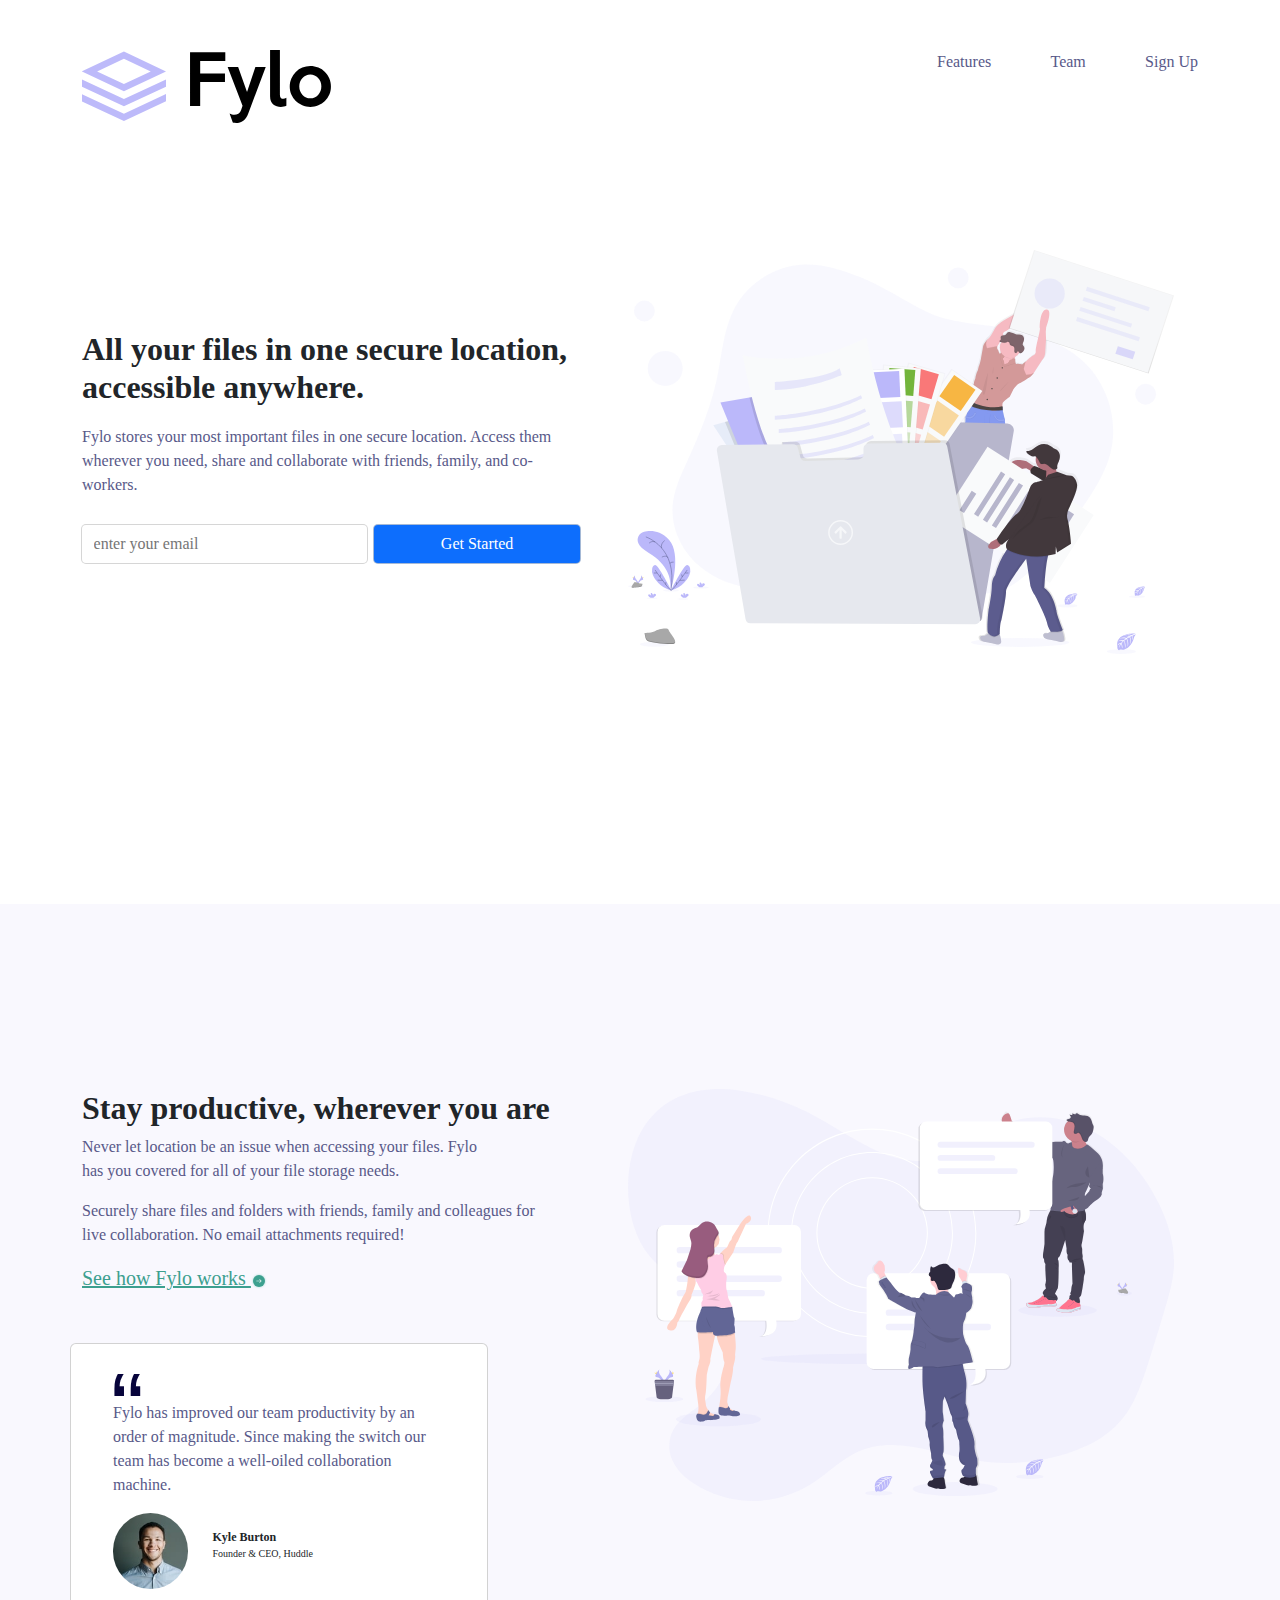
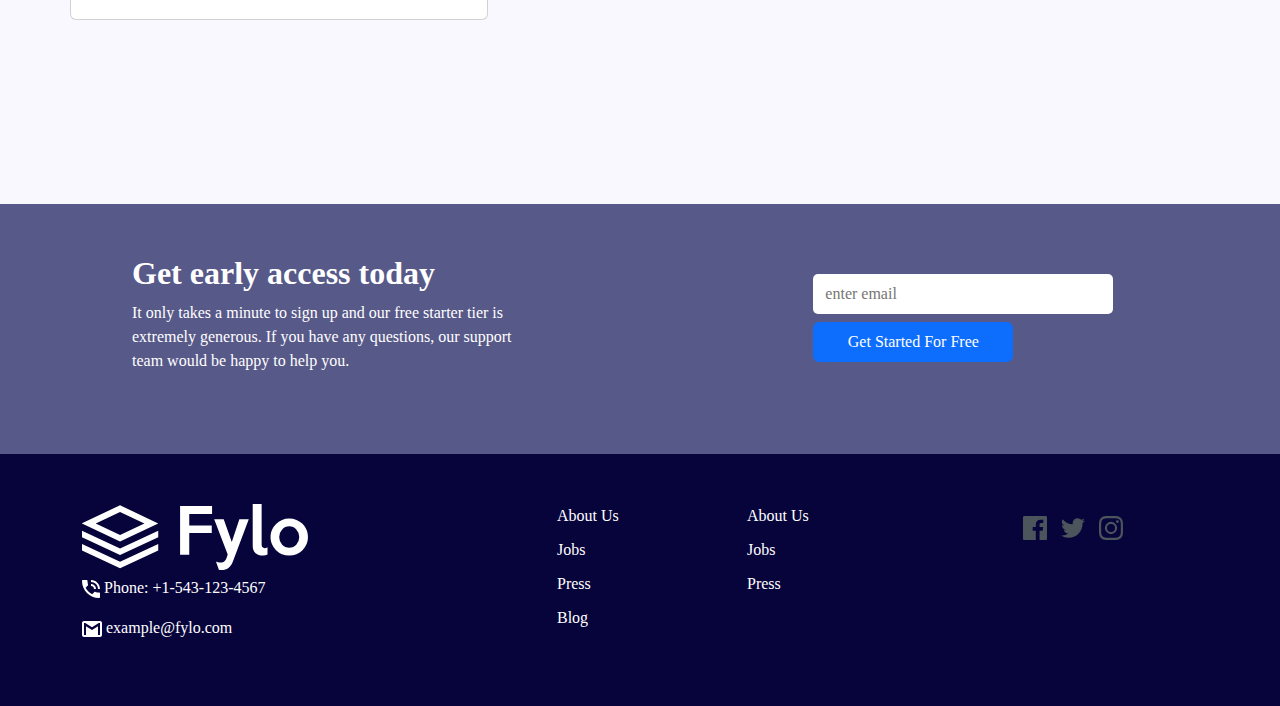
==== index.html @ 9333270f "Add files via upload" ====
<!DOCTYPE html>
<html lang="en">
  <head>
    <meta charset="UTF-8">
    <meta name="viewport" content="width=device-width, initial-scale=1.0"> <!-- displays site properly based on user's device -->

    <link href="https://cdn.jsdelivr.net/npm/bootstrap@5.3.3/dist/css/bootstrap.min.css" rel="stylesheet" integrity="sha384-QWTKZyjpPEjISv5WaRU9OFeRpok6YctnYmDr5pNlyT2bRjXh0JMhjY6hW+ALEwIH" crossorigin="anonymous">

    <link rel="stylesheet" href="https://fonts.google.com/specimen/Raleway">
    <link rel="stylesheet"  href="https://fonts.google.com/specimen/Open+Sans">



    <link rel="icon" type="image/png" sizes="32x32" href="./images/favicon-32x32.png">
    
    <title>Frontend Mentor | Fylo landing page with two column layout</title>


    <link rel="stylesheet" type="text/css" href="style.css">
    <!-- Feel free to remove these styles or customise in your own stylesheet 👍 
    <style>
      .attribution { font-size: 11px; text-align: center; }
      .attribution a { color: hsl(228, 45%, 44%); }
    </style>-->
  </head>
  <body>
    <header class="heading">
      
      <div class="container heading-body">
        <div class="row ">
          <div class="heading-logo col-sm-3 col-lg-9">
            <img src="images/logo.svg" style="width: 30%;">
          </div>
          <div class="heading-link col-sm-9 col-lg-3">
            <a href="">Features</a>
            <a href="">Team</a>
            <a href="">Sign Up</a>
          </div>
        </div>
      </div>
    </header>

    <main>
      
      <div class="container main-body">
        <div class="row main-body-content">
          <div class="main-body-txt col-sm-12 col-lg-6 row">
            <h2 class=" col-sm-12 col-lg-12">All your files in one secure location, accessible anywhere.</h2>
            <p class=" col-sm-12 col-lg-11">
              Fylo stores your most important files in one secure location. 
              Access them wherever you need, share and collaborate with friends, 
              family, and co-workers.
            </p>

            <form class="col-sm-12 col-lg-12 row" style="display: flex; justify-content: center;">
              
            
              <input type="email" name="email" placeholder="enter your email" required class=" col-sm-12 col-lg-7">
              <button type="submit" class="btn btn-primary col-sm-12 col-lg-5">Get Started</button>
            </form>
          </div>
          <div class=" main-body-img col-sm-12 col-lg-6">
            <img src="images/illustration-1.svg" style="width: 100%;">
          </div>
        </div>
      </div>

      <div class="container-fluid body-productive">
        <div class="container">
          <div class="row  body-productive-body">
            <div class="col-sm-12 col-lg-6 row body-productive-h2">
              <h2 class="col-sm-12 col-lg-12"> Stay productive, wherever you are</h2>
              <p class="col-sm-12 col-lg-12"> 
                Never let location be an issue when accessing your files. Fylo <br> has you 
                covered for all of your file storage needs.
              </p>
              <p class="col-sm-12 col-lg-12">
                Securely share files and folders with friends, family and colleagues for <br> 
                live collaboration. No email attachments required!
              </p>
              <a href="" class="col-sm-12 col-lg-12" style="color: hsl(170, 45%, 43%); font-size: 20px;">See how Fylo works <img src="images/icon-arrow.svg"> </a>
              <div class="col-sm-12 col-lg-12 ">
                <div class="row card body-card">
                  <img src="images/icon-quotes.svg" style="width:15%;" >
                  <p class="col-sm-12 col-lg-12">
                    Fylo has improved our team productivity by an order of magnitude. Since 
                    making the switch our team has become a well-oiled collaboration machine.
                  </p>
                  <div class="row">
                    <img src="images/avatar-testimonial.jpg" class="col-sm-6 col-lg-8" style="width:30%; height: 100%; border-radius: 100%;">
                    <span class="col-sm-6 col-lg-4 testimonial">
                      <big style="font-weight: bold;">Kyle Burton</big><br>
                      Founder & CEO, Huddle
                    </span>
                  </div>
                </div>
                
              </div>
            </div>
            <div class="col-sm-12 col-lg-6">
              <img src="  images/illustration-2.svg" style="width:100%">
            </div>
          </div>
        </div>
      </div>

      <div class="access-body">
        <div class="container ">
          <div class="row access-body-txt">
            <div class="col-sm-12 col-lg-5">
              <h2 style="font-weight:bold;">Get early access today</h2>
              <p style="color:#fff;">
                It only takes a minute to sign up and our free starter tier is extremely generous. 
                If you have any questions, our support team would be happy to help you.
              </p>
            </div>
            <div class="col-sm-12 col-lg-4">
              <form class="row footer-form">
                <input type="text" name="" placeholder="enter email" required class="col-sm-12 col-lg-12">
                <button type="submit" class="btn btn-primary my-2 col-sm-12 col-lg-6" >Get Started For Free</button>
              </form>
            </div>
          </div>
        </div>
      </div>

    </main>

    <footer>
      <div class="container">
        <div class="row">
          <div class="col-sm-12 col-lg-5 ">
            <img src="images/logo-2.svg" style="width: 50%;" class="col-sm-12 col-lg-12">
            <p class="col-sm-12 col-lg-12" style="color:#fff; margin-top: 5px;"> <img src="images/icon-phone.svg"> Phone: +1-543-123-4567</p>
            <p class="col-sm-12 col-lg-12" style="color:#fff;"> <img src="images/icon-email.svg"> example@fylo.com</p>
          </div>
          <div class="col-sm-12 col-lg-2 footer-link" >
            <a href="" class="col-sm-12 col-lg-12">About Us</a>
            <a href="" class="col-sm-12 col-lg-12">Jobs</a>
            <a href="" class="col-sm-12 col-lg-12">Press</a>
            <a href="" class="col-sm-12 col-lg-12">Blog</a>
          </div>
          <div class="col-sm-12 col-lg-2 footer-link">
            <a href="" class="col-sm-12 col-lg-12">About Us</a>
            <a href="" class="col-sm-12 col-lg-12">Jobs</a>
            <a href="" class="col-sm-12 col-lg-12">Press</a>
            
          </div>
          <div class="col-sm-12 col-lg-3 footer-link-img">
            <a href="" class="col-sm-12 col-lg-12 "><img src="images/icon-facebook.svg"> </a>
            <a href="" class="col-sm-12 col-lg-12 "><img src="images/icon-twitter.svg"> </a>
            <a href="" class="col-sm-12 col-lg-12 "><img src="images/icon-instagram.svg"> </a>
                      
          </div>
        </div>
      </div>
    </footer>
  </body>
</html>
---- style.css ----
p{
	font-size: 16px;
	color: hsl(238, 22%, 44%);
}

@media (min-width:375px) and (max-width:950px){
	body{
		width: 100%;
		font-family: Open Sans;
	}

	.heading{
		height: 200px;
		font-family: Raleway;
	}

	.heading-logo{
		width: 30%;
	}

	.heading-body{
		margin-top: 50px;
		margin-bottom: 50px;

	}

	.heading-link{
		display: flex;
		justify-content: space-between;
		font-size: 16px;
		width: 60%;	
	}



	.heading-link a{
		text-decoration: none;	
		color: hsl(238, 22%, 44%);
	}

	.main-body-content{
		display: flex;
		flex-direction: column-reverse;
	}


	.main-body-txt{
		display: flex;
		justify-content: center;
		text-align: center;
	}

	.main-body-txt h2{
		margin-top: 50px;
	}

	.main-body-txt p{
	}

	.main-body-txt input{
		width: 90%;
		height: 40px;
		border: #cccc 1px solid;
		border-radius: 5px;
	}

	.main-body-txt button{
		width: 90%;
		height: 40px;
		margin-top: 10px;
		border: #cccc 1px solid;
		border-radius: 5px;
	}


	.body-card{
		width: 80%;
		padding: 30px;
		text-align: left;
		margin-top: 10%;
		margin-left: 10%;
		margin-right: 10%;
		height: 100%;
	}
	



	.testimonial{
		margin-top: 15px; 
		width: 65%; 
		font-size: 10px;
	}


	.body-productive{
		display: flex;
		justify-content: ;
		align-items: center;
		text-align: center;
		background-color: rgba(249, 248, 254, 1);
		height: 200vh;
		margin-top: 250px;
	}


	.body-productive-body{
		display: flex;
		flex-direction: column-reverse;
		justify-content: center;
		align-items: center;
	}

	.body-productive-h2 h2{
		font-weight: bold;
	}

	.access-body{
		height: 350px;
		width: 100%;
		background-color: rgba(87, 89, 137, 1);
		color: #fff;
	}

	.access-body-txt{
		display: flex;
		justify-content: space-between;
		align-items: center;
		text-align: center;
		padding: 50px;
	}

	.footer-form{
		margin-left: 10%;
		margin-right: 10%;
	}

	.footer-form input{
		width: 300px; 
		height: 40px; 
		border-radius: 5px; 
		border: none; 
	}

	.footer-form button{
		width: 300px; 
		height: 40px; 
	}


	footer{
		background-color: rgba(7, 4, 59, 1);
			height: 100%;
			padding: 50px;
			font-size: 20px;
			color: #fff;
		}


		.footer-link{
			display: flex;
			flex-direction: column;
			gap: 10px;
			margin-top: 30px;
		}

		.footer-link a{
			text-decoration: none;
			color: #fff;
		}

		.footer-link-img { 
			margin-top: 10px;
			text-align: center;
		}

		.footer-link-img a{
			margin-left:10px; 
			text-decoration: none;
		}


}




@media (min-width:951px) and (max-width:1600px){

	body{
		width: 100%;
		font-family: Open Sans;
	}

	.heading{
		height: 200px;
		font-family: Raleway;
	}

	.heading-body{
		margin-top: 50px;
		margin-bottom: 50px;

	}

	.heading-link{
		display: flex;
		justify-content: space-between;
		font-size: 16px;	
	}



	.heading-link a{
		text-decoration: none;	
		color: hsl(238, 22%, 44%)
	}



	.main-body-txt h2{
		margin-top: 80px;
		font-weight: bold;
	}

	.main-body-txt p{
		margin-top: -60px;

	}

	.main-body-txt input{
		width: 55%;
		height: 40px;
		margin-top: -60px;
		border: #cccc 1px solid;
		border-radius: 5px;
	}

	.main-body-txt button{
		width: 40%;
		height: 40px;
		margin-top: -60px;
		margin-left: 5px;
		border: #cccc 1px solid;
		border-radius: 5px;
	}

	.body-card{
		width: 70%;
		padding: 30px;
	}

	.testimonial{
		margin-top: 15px; 
		width: 65%; 
		font-size: 10px;
	}

	.body-card{
		width: 80%;
		padding: 30px;
		margin-top: 50px;
	}

	.body-productive{
		display: flex;
		justify-content: space-around;
		align-items: center;
		background-color: rgba(249, 248, 254, 1);
		height: 100vh;
		margin-top: 250px;
	}

	.body-productive-h2 h2{
		font-weight: bold;
	}

	.access-body{
		height: 250px;
		width: 100%;
		background-color: rgba(87, 89, 137, 1);
		color: #fff;
	}

	.access-body-txt{
		display: flex;
		justify-content: space-between;
		align-items: center;
		padding: 50px;
	}

	.footer-form input{
		width: 300px; 
		height: 40px; 
		border-radius: 5px; 
		border: none; 
	}

	.footer-form button{
		width: 200px; 
		height: 40px; 
	}

	footer{
		background-color: rgba(7, 4, 59, 1);
		height: 100%;
		padding: 50px;
		color: #fff;
	}

	.footer-logo path{
		fill: #fff;
	}

	.footer-link{
		display: flex;
		flex-direction: column;
		gap: 10px;
	}

	.footer-link a{
		text-decoration: none;
		color: #fff;
	}

	.footer-link-img { 
		margin-top: 10px;
		text-align: center;
	}

	.footer-link-img a{
		margin-left:10px; 
		text-decoration: none;
	}


}
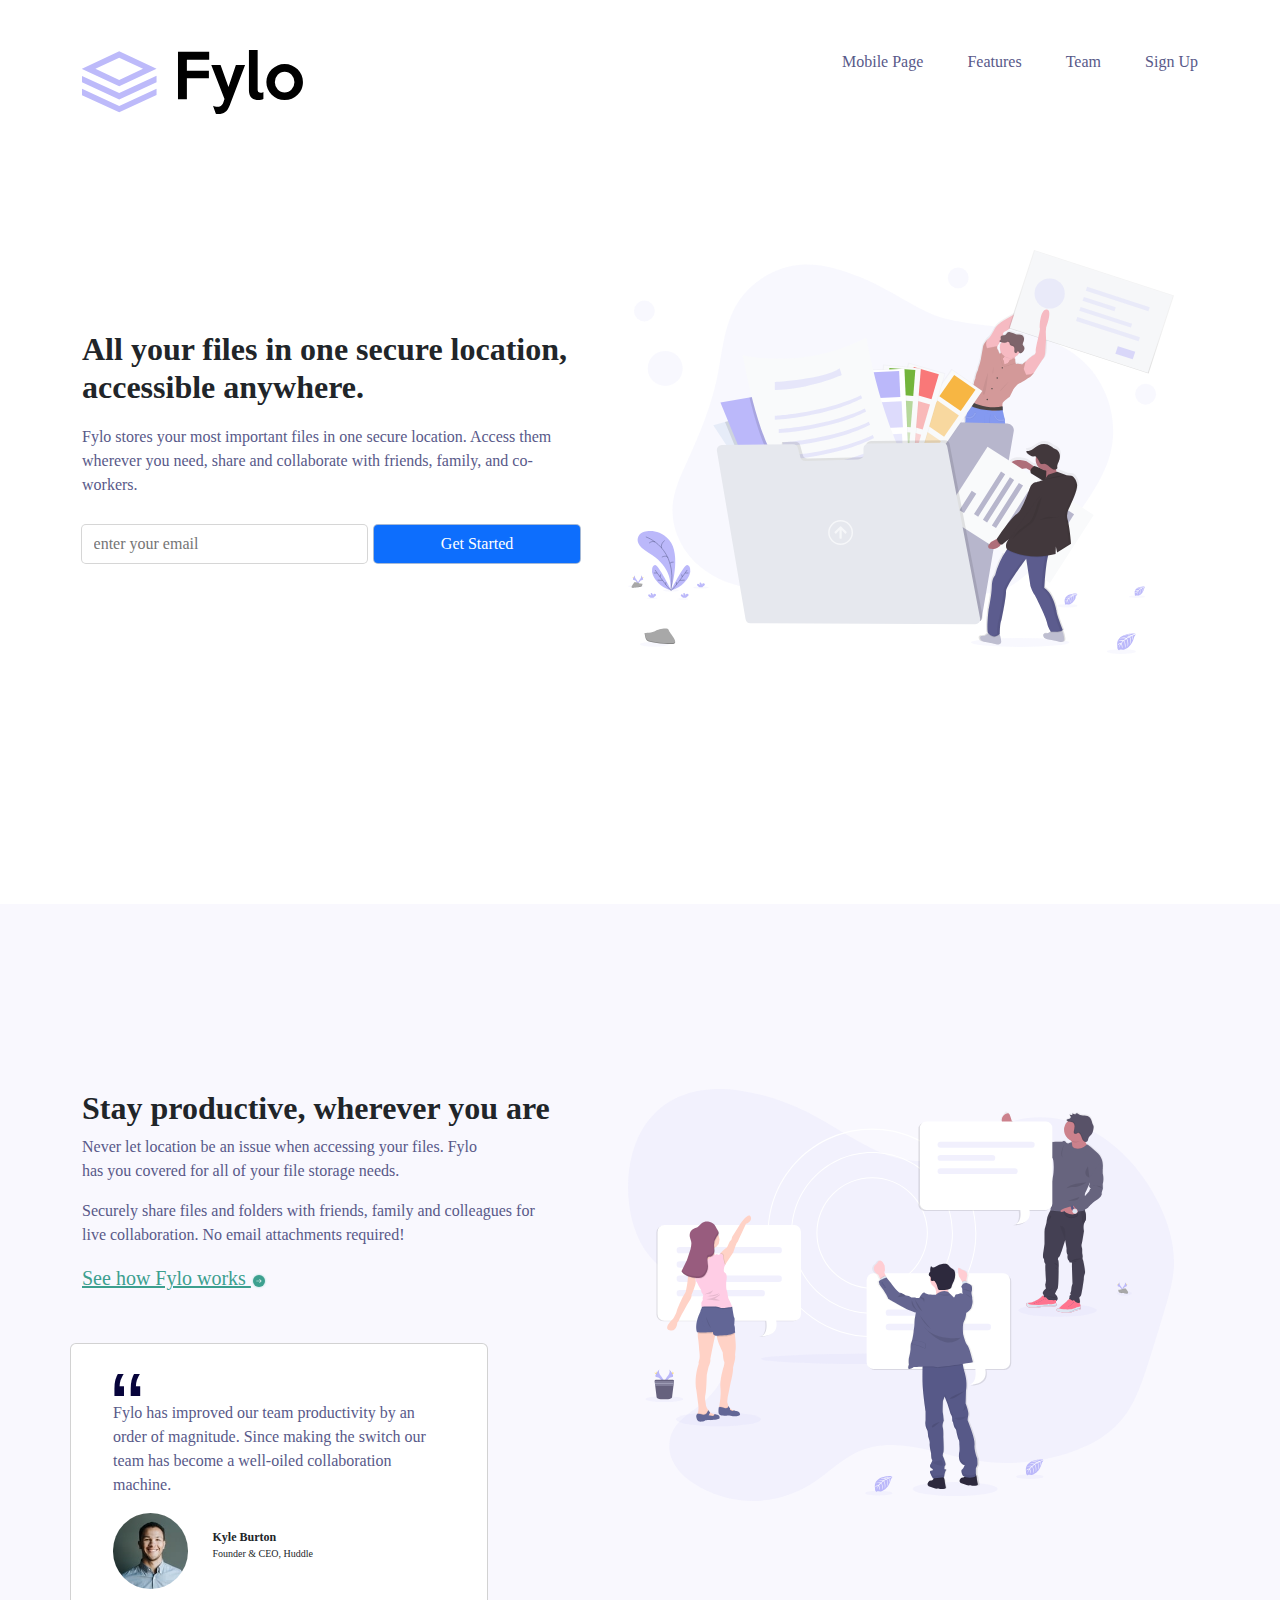
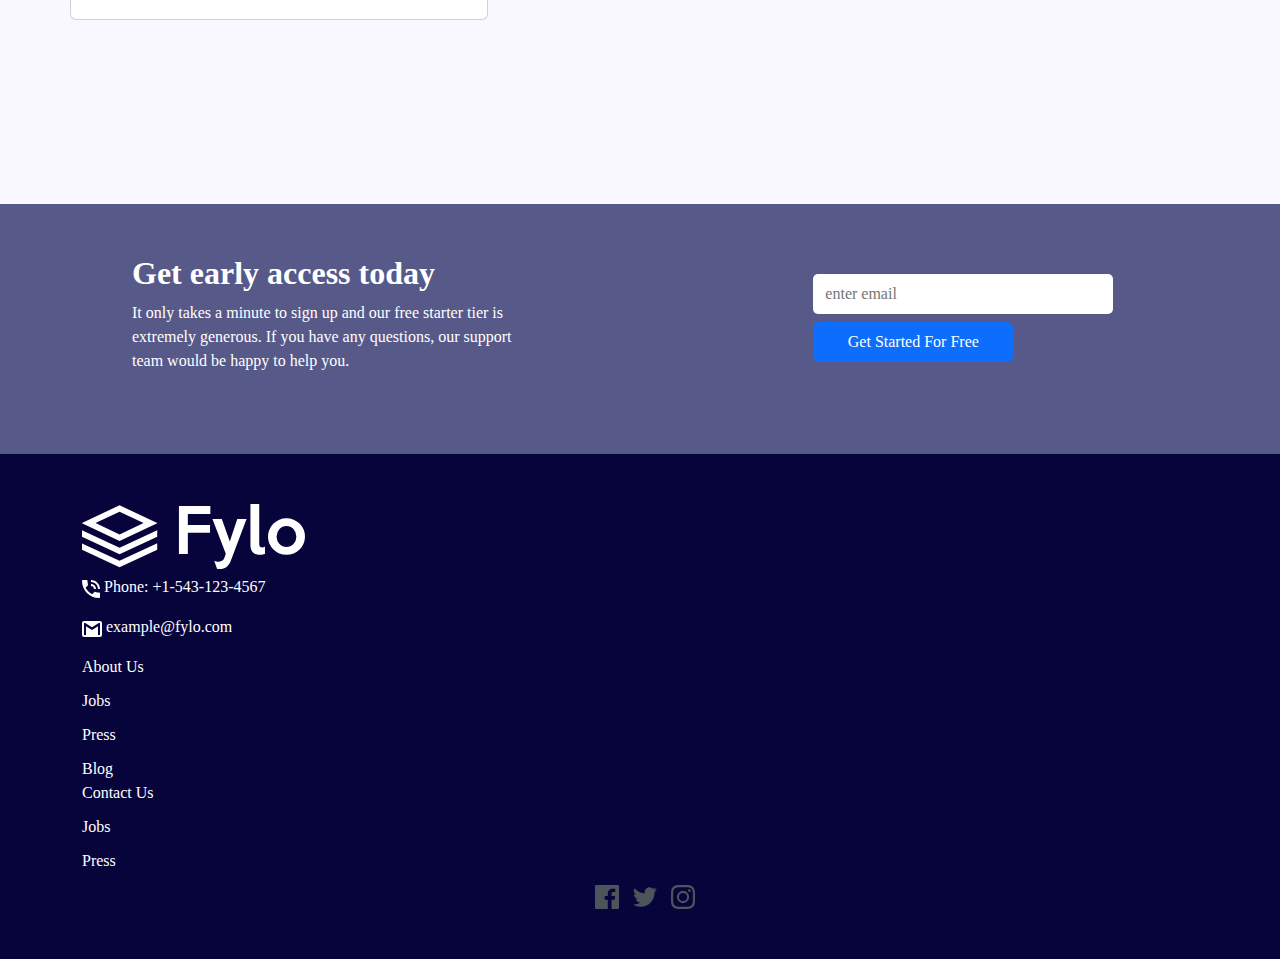
==== commit 16f19b1e: "Add files via upload" ====
--- a/index.html
+++ b/index.html
@@ -28,10 +28,11 @@
       
       <div class="container heading-body">
         <div class="row ">
-          <div class="heading-logo col-sm-3 col-lg-9">
+          <div class="heading-logo col-sm-3 col-lg-8">
             <img src="images/logo.svg" style="width: 30%;">
           </div>
-          <div class="heading-link col-sm-9 col-lg-3">
+          <div class="heading-link col-sm-9 col-lg-4">
+            <a href="index-mobile.html">Mobile Page</a>
             <a href="">Features</a>
             <a href="">Team</a>
             <a href="">Sign Up</a>
@@ -129,24 +130,24 @@
     <footer>
       <div class="container">
         <div class="row">
-          <div class="col-sm-12 col-lg-5 ">
-            <img src="images/logo-2.svg" style="width: 50%;" class="col-sm-12 col-lg-12">
+          <div class="col-sm-12 col-lg-12 ">
+            <img src="images/logo-2.svg" style="width:20%;" class="col-sm-12 col-lg-12">
             <p class="col-sm-12 col-lg-12" style="color:#fff; margin-top: 5px;"> <img src="images/icon-phone.svg"> Phone: +1-543-123-4567</p>
             <p class="col-sm-12 col-lg-12" style="color:#fff;"> <img src="images/icon-email.svg"> example@fylo.com</p>
           </div>
-          <div class="col-sm-12 col-lg-2 footer-link" >
+          <div class="col-sm-12 col-lg-12 footer-link" >
             <a href="" class="col-sm-12 col-lg-12">About Us</a>
             <a href="" class="col-sm-12 col-lg-12">Jobs</a>
             <a href="" class="col-sm-12 col-lg-12">Press</a>
             <a href="" class="col-sm-12 col-lg-12">Blog</a>
           </div>
-          <div class="col-sm-12 col-lg-2 footer-link">
-            <a href="" class="col-sm-12 col-lg-12">About Us</a>
+          <div class="col-sm-12 col-lg-12 footer-link">
+            <a href="" class="col-sm-12 col-lg-12">Contact Us</a>
             <a href="" class="col-sm-12 col-lg-12">Jobs</a>
             <a href="" class="col-sm-12 col-lg-12">Press</a>
             
           </div>
-          <div class="col-sm-12 col-lg-3 footer-link-img">
+          <div class="col-sm-12 col-lg-12 footer-link-img">
             <a href="" class="col-sm-12 col-lg-12 "><img src="images/icon-facebook.svg"> </a>
             <a href="" class="col-sm-12 col-lg-12 "><img src="images/icon-twitter.svg"> </a>
             <a href="" class="col-sm-12 col-lg-12 "><img src="images/icon-instagram.svg"> </a>
